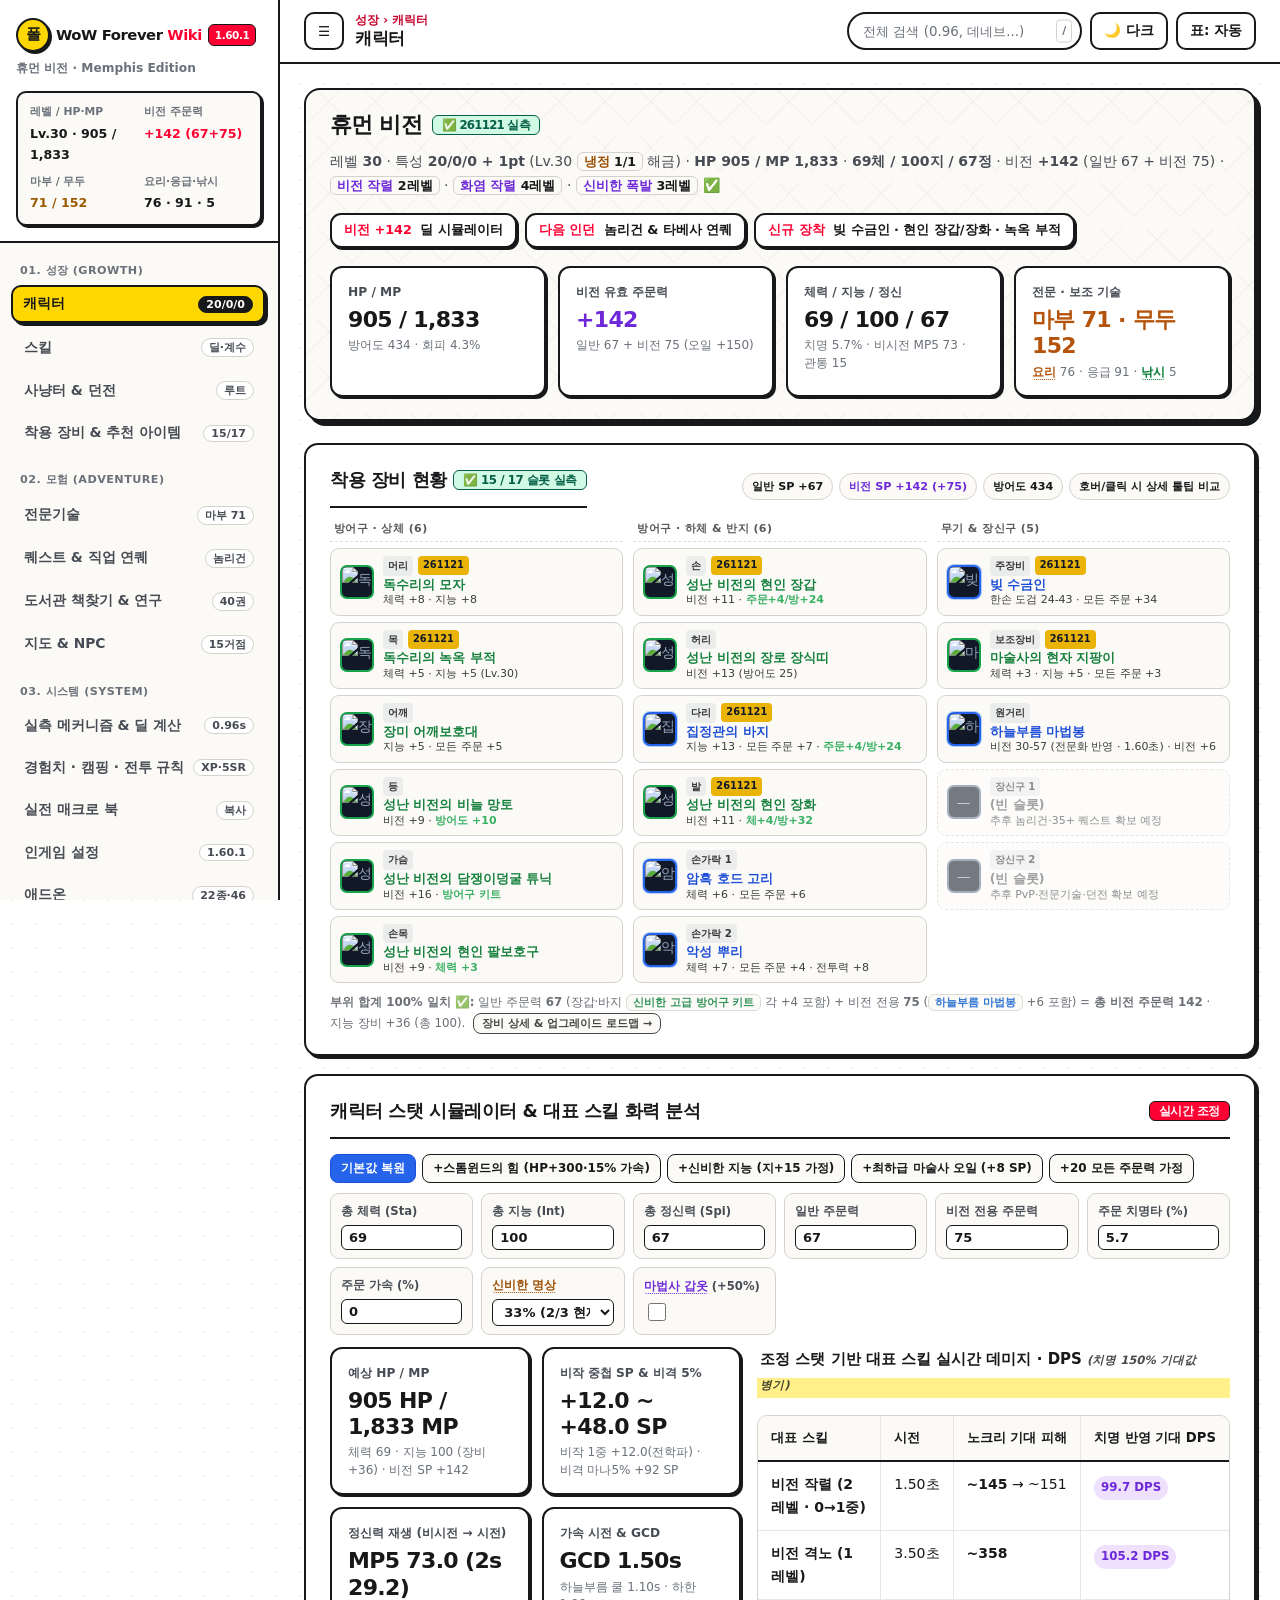
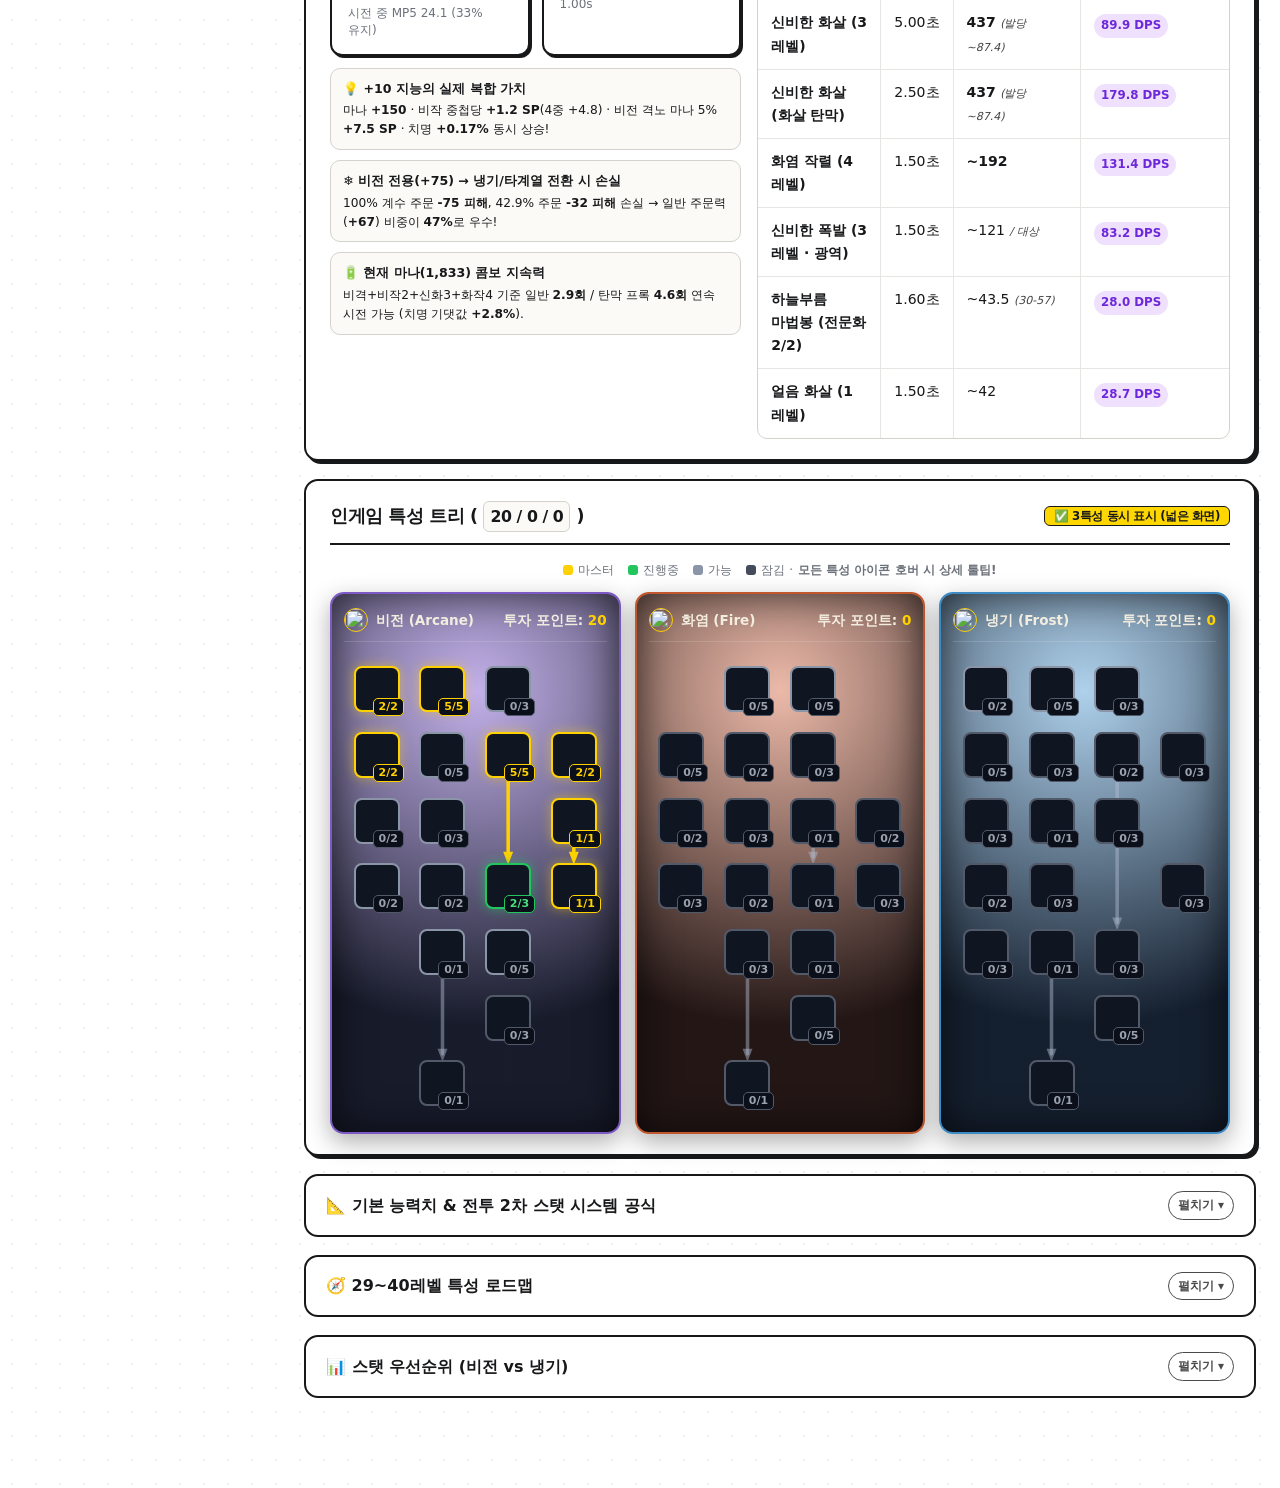
==== index.html @ 7627742d "Initial commit: WoW Forever Wiki (Memphis dashboard.html + docs, screenshots excluded)" ====
<!DOCTYPE html>
<html lang="ko">
<head>
  <meta charset="UTF-8">
  <meta name="viewport" content="width=device-width, initial-scale=1.0">
  <meta http-equiv="refresh" content="0; url=./dashboard.html">
  <title>WoW Forever Wiki — 휴먼 비전</title>
  <script>window.location.replace('./dashboard.html');</script>
  <style>
    body { font-family: system-ui, -apple-system, sans-serif; display: flex; min-height: 100vh; align-items: center; justify-content: center; margin: 0; background: #faf8f5; color: #111827; }
    a { color: #7c3aed; font-weight: 700; text-decoration: none; border-bottom: 2px solid #7c3aed; }
  </style>
</head>
<body>
  <p>WoW Forever Wiki 대시보드로 이동 중... <a href="./dashboard.html">바로 열기</a></p>
</body>
</html>
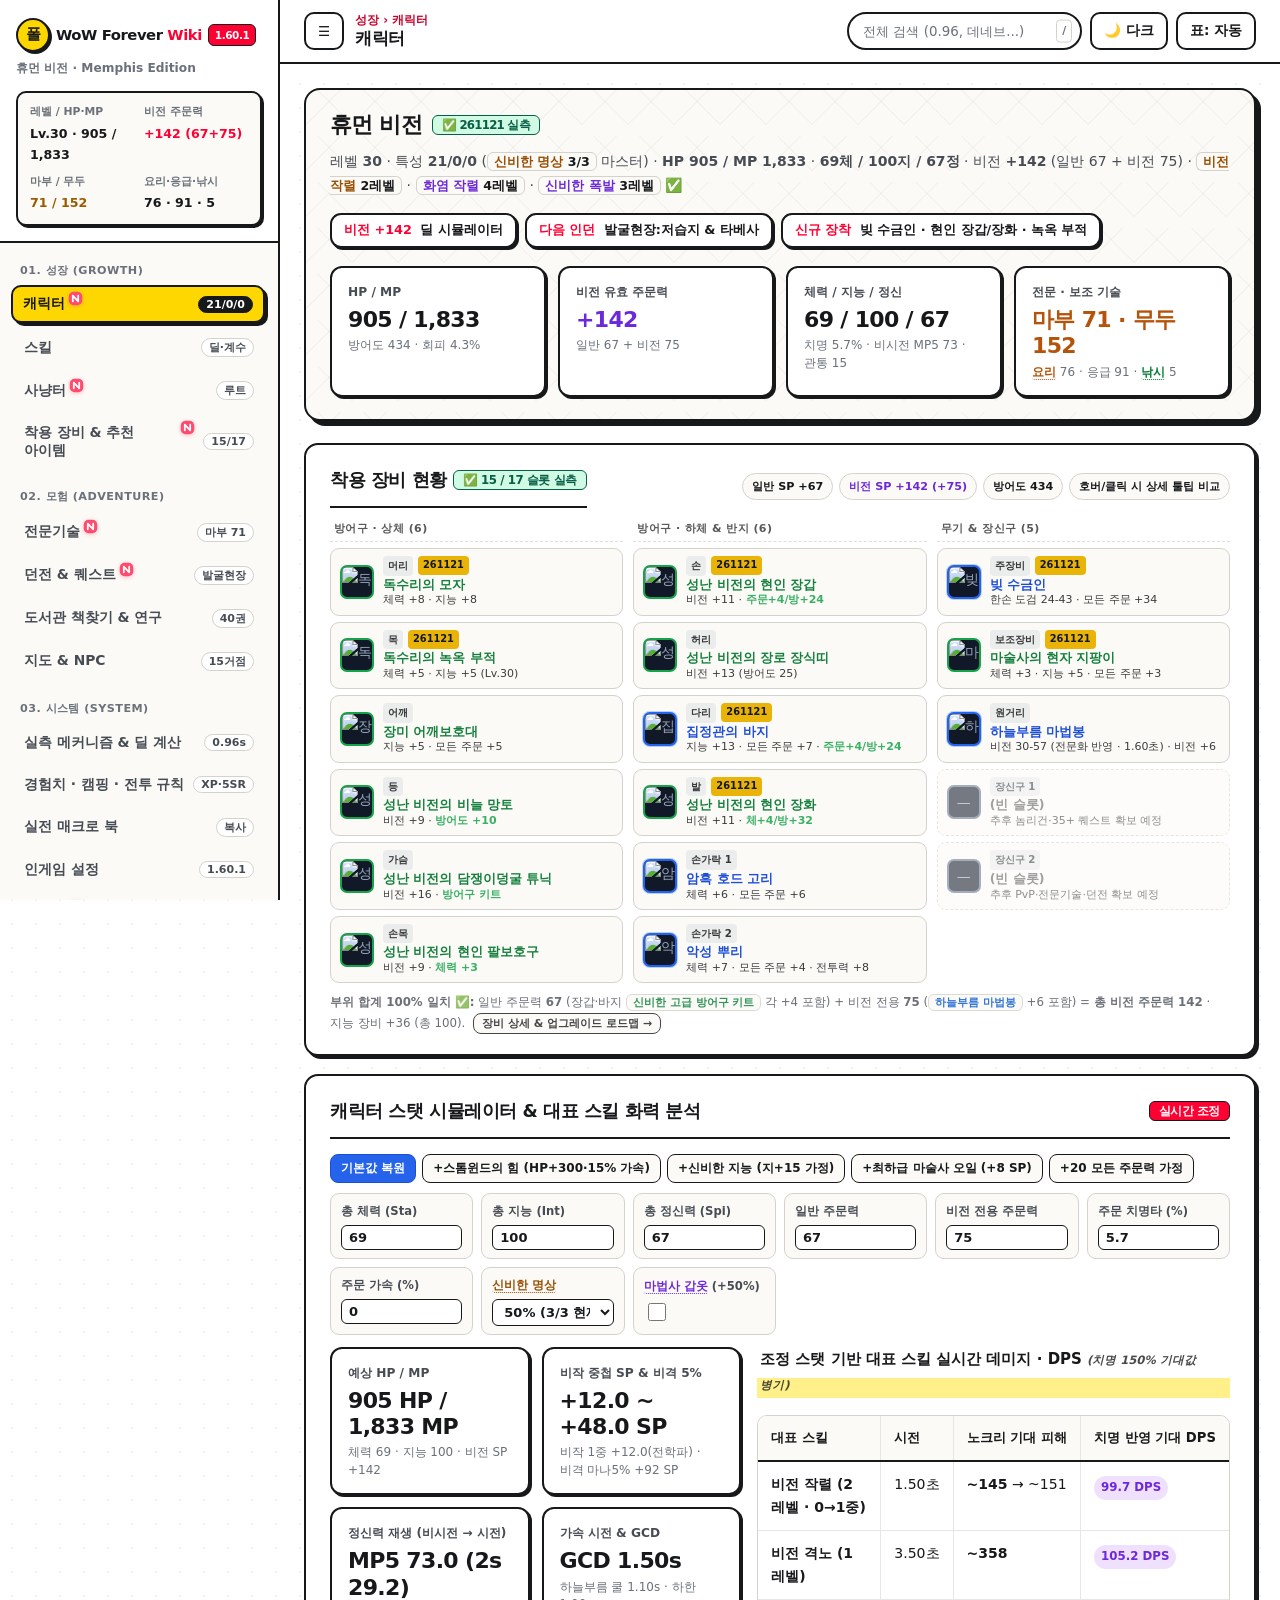
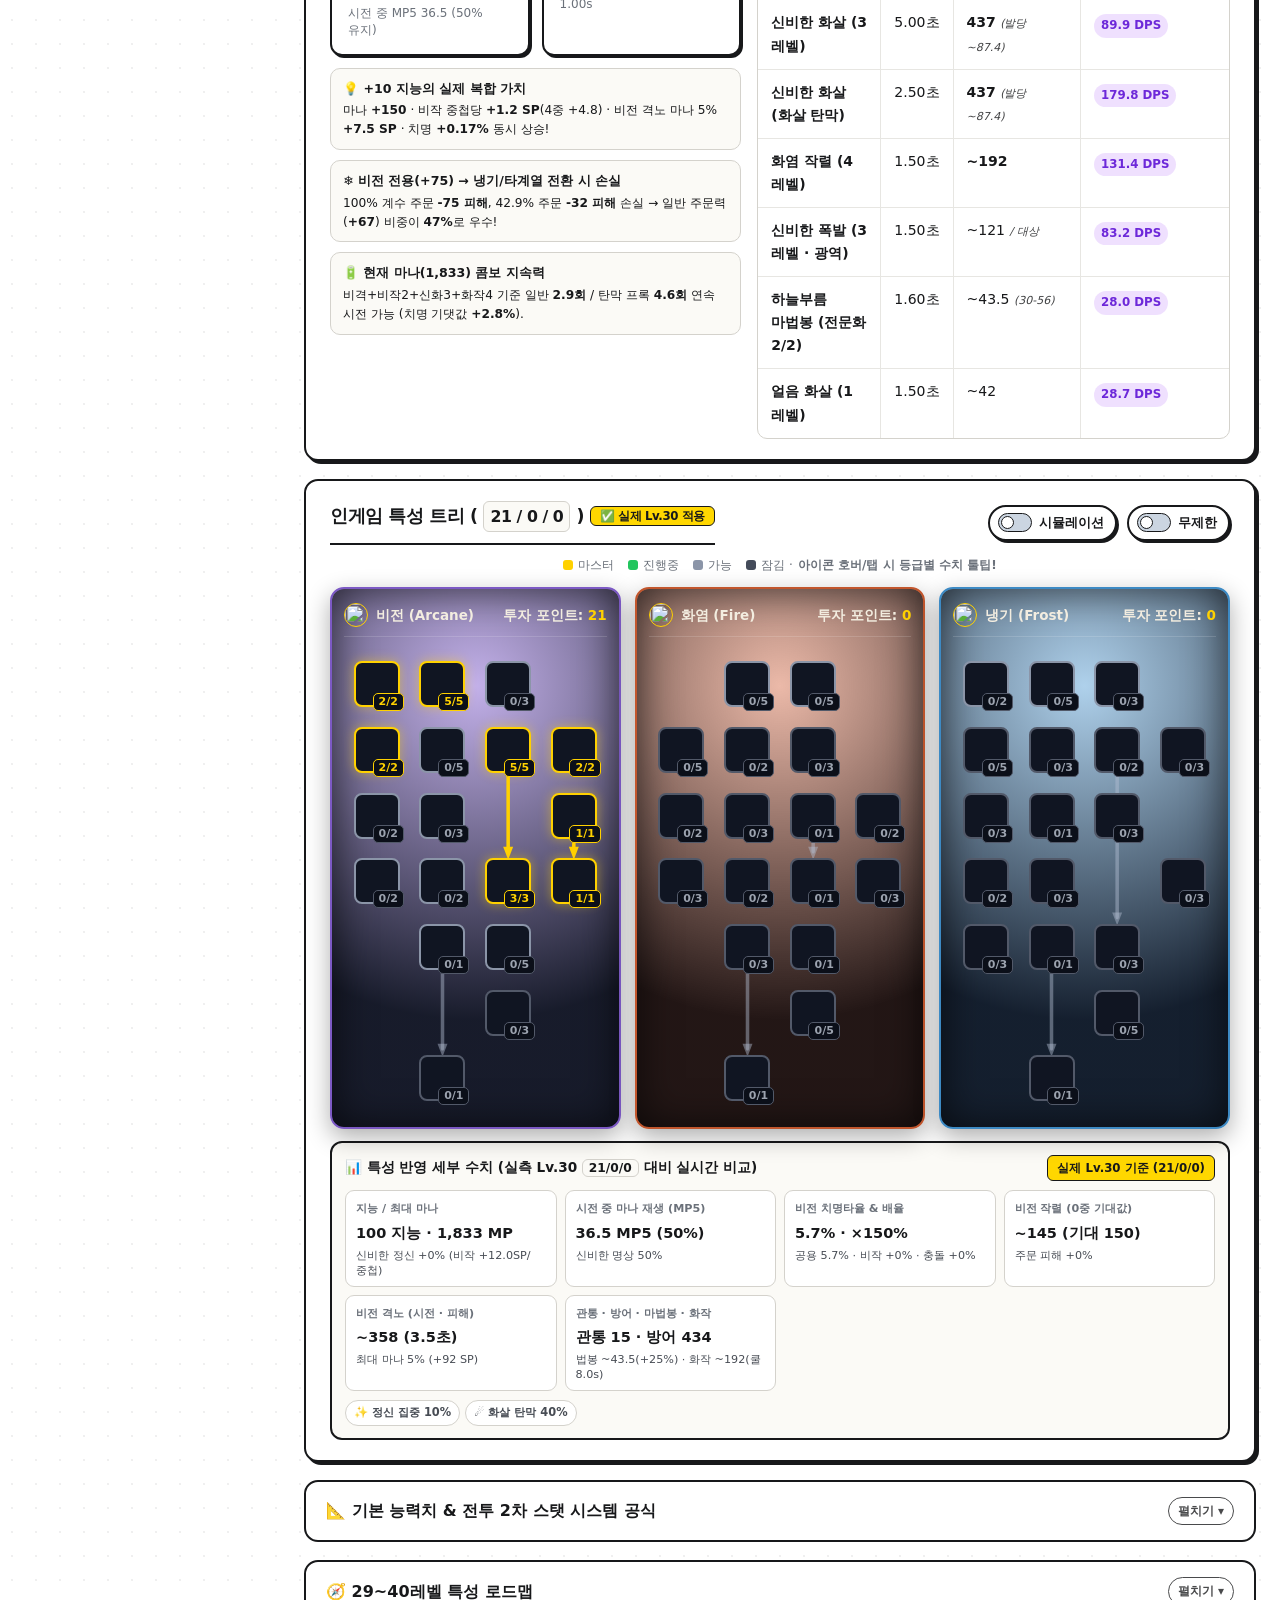
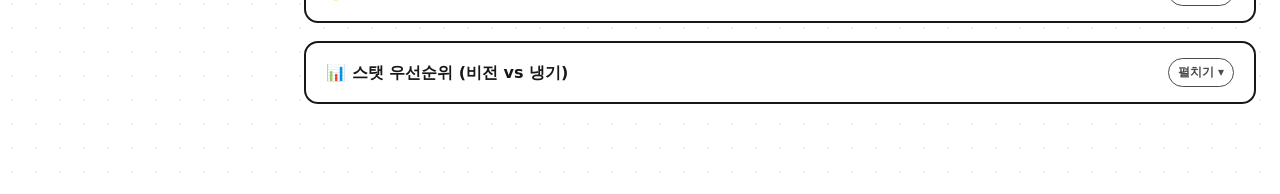
==== commit 2c31adf4: "Add bottom-right floating menu FAB for mobile and 1-tap cache-busting refresh for iOS WebApp" ====
--- a/index.html
+++ b/index.html
@@ -3,9 +3,12 @@
 <head>
   <meta charset="UTF-8">
   <meta name="viewport" content="width=device-width, initial-scale=1.0">
+  <meta http-equiv="Cache-Control" content="no-cache, no-store, must-revalidate">
+  <meta http-equiv="Pragma" content="no-cache">
+  <meta http-equiv="Expires" content="0">
   <meta http-equiv="refresh" content="0; url=./dashboard.html">
   <title>WoW Forever Wiki — 휴먼 비전</title>
-  <script>window.location.replace('./dashboard.html');</script>
+  <script>window.location.replace('./dashboard.html?t=' + Date.now());</script>
   <style>
     body { font-family: system-ui, -apple-system, sans-serif; display: flex; min-height: 100vh; align-items: center; justify-content: center; margin: 0; background: #faf8f5; color: #111827; }
     a { color: #7c3aed; font-weight: 700; text-decoration: none; border-bottom: 2px solid #7c3aed; }
